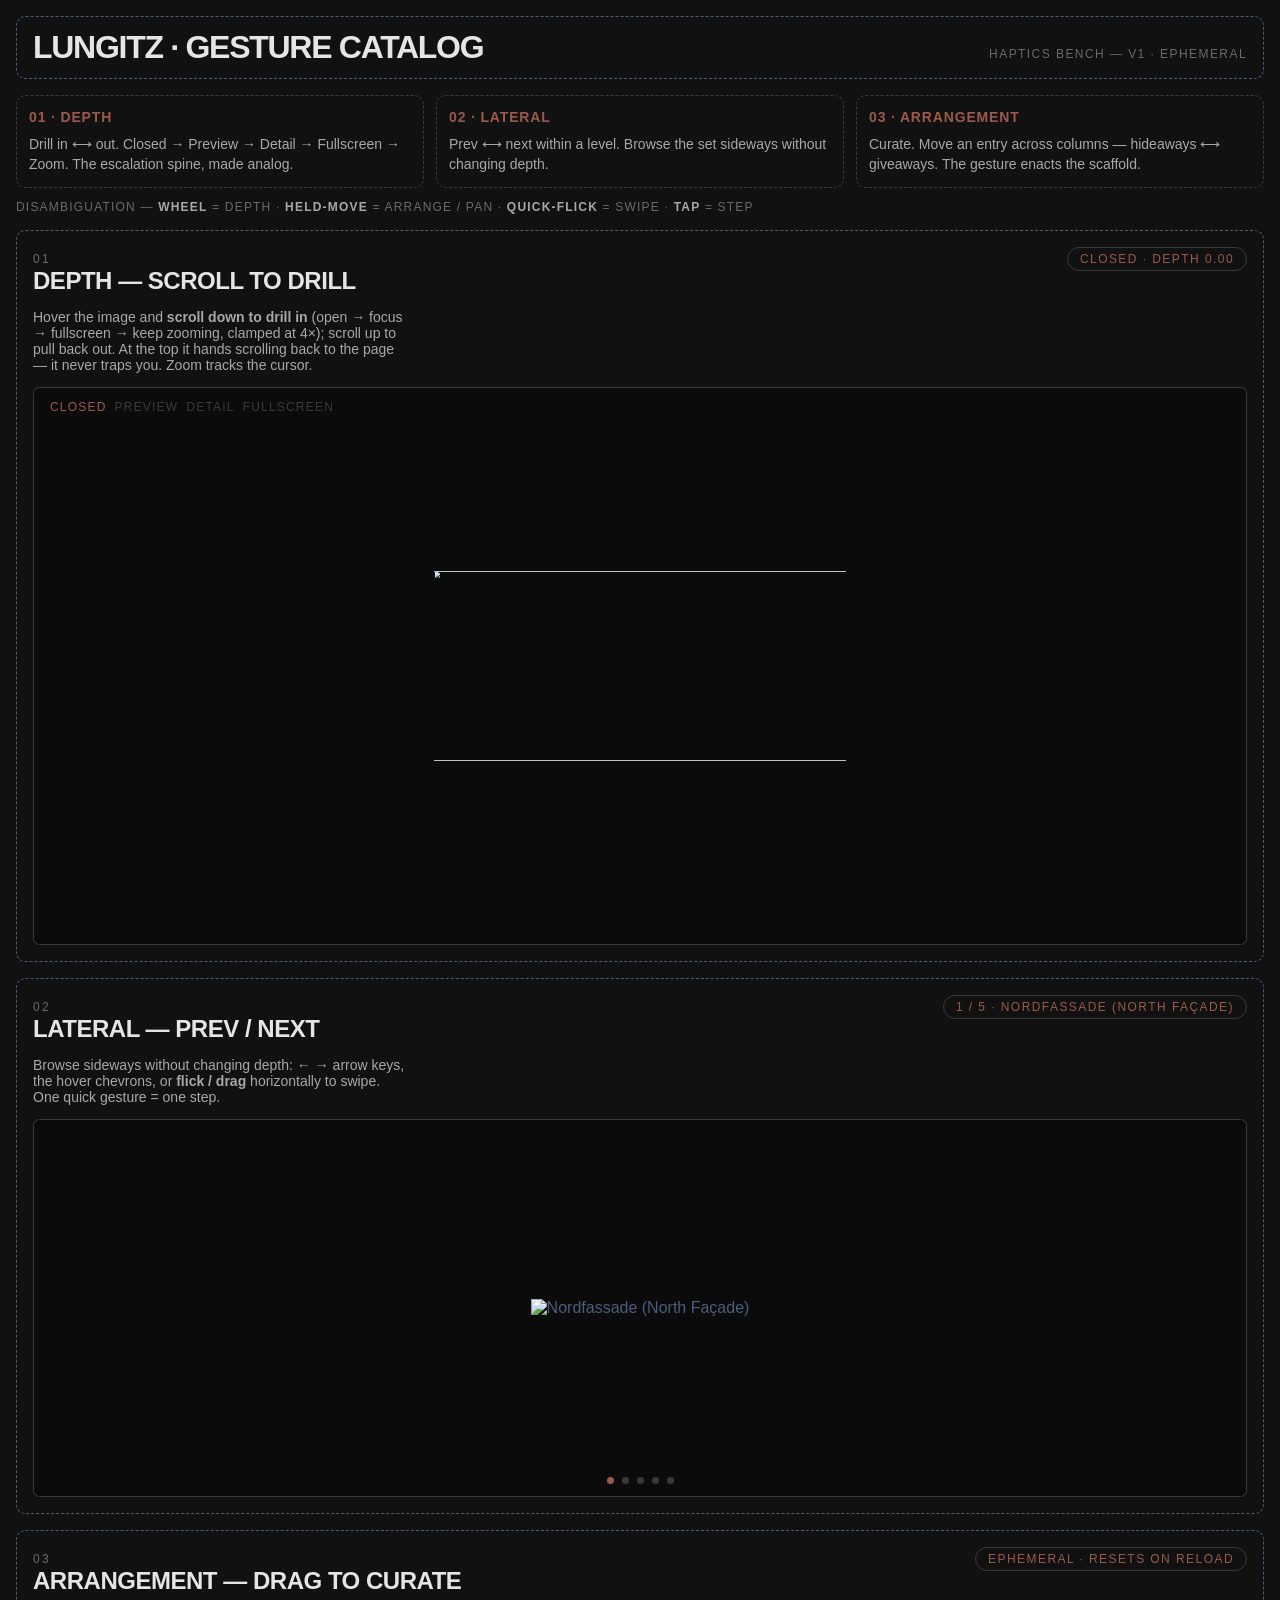
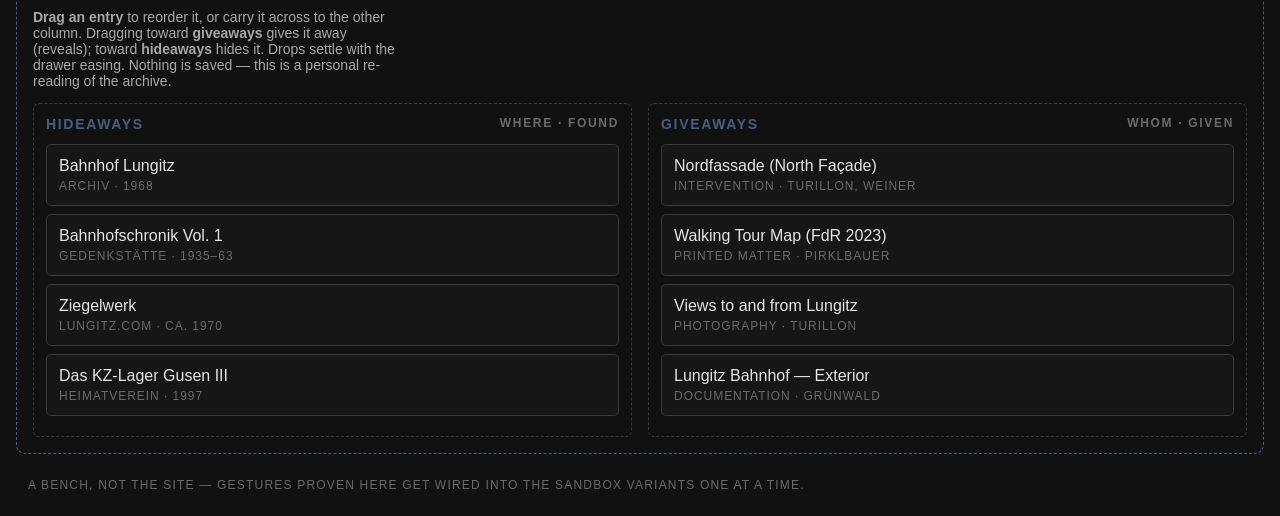
==== gesture-catalog.html @ 699b3f80 "Add gesture catalog — standalone haptics bench (depth/lateral/arrangement) A single-file playground " ====
<!DOCTYPE html>
<html lang="en">
<head>
<meta charset="utf-8">
<meta name="viewport" content="width=device-width, initial-scale=1, maximum-scale=1, user-scalable=no">
<title>Lungitz — Gesture Catalog</title>
<style>
  :root {
    /* Real Lungitz tokens (lungitz.shared.css) */
    --ink-900:#111; --ink-700:#3a3a3a; --ink-500:#6a6a6a; --ink-300:#a8a8a8; --ink-100:#e5e5e5;
    --acc-a:#4a5d7e; --acc-a-700:#2f3f5a;   /* slate — the masthead words */
    --acc-b:#9a5a4a; --acc-b-700:#6e3d2f;   /* rust — the active / reveal accent */
    --paper:#f6f5f2;
    --s1:4px; --s2:8px; --s3:12px; --s4:16px; --s5:20px; --s6:24px; --s8:32px; --s10:40px; --s12:48px; --s16:64px;
    --fz1:12px; --fz2:14px; --fz3:16px; --fz5:20px; --fz6:24px; --fz8:32px;
    --settle:cubic-bezier(.16,1,.3,1);
  }
  * { box-sizing:border-box; }
  html,body { margin:0; background:var(--ink-900); color:var(--acc-a);
    font-family:'Helvetica Neue',Arial,sans-serif; -webkit-font-smoothing:antialiased; }
  body { padding:var(--s4); }
  a { color:inherit; }

  .head { display:flex; justify-content:space-between; align-items:baseline; gap:var(--s4);
    border:1px dashed var(--acc-a); border-radius:.6rem; padding:var(--s3) var(--s4); margin-bottom:var(--s4); }
  .head h1 { margin:0; font-size:var(--fz8); letter-spacing:-.04em; text-transform:uppercase; color:var(--ink-100); }
  .head .sub { font-size:var(--fz1); text-transform:uppercase; letter-spacing:.12em; color:var(--ink-500); }

  .legend { display:grid; grid-template-columns:repeat(3,1fr); gap:var(--s3); margin-bottom:var(--s4); }
  .legend .axis { border:1px dashed var(--ink-700); border-radius:.6rem; padding:var(--s3); }
  .legend .axis b { color:var(--acc-b); text-transform:uppercase; letter-spacing:.06em; font-size:var(--fz2); }
  .legend .axis p { margin:var(--s2) 0 0; font-size:var(--fz2); color:var(--ink-300); line-height:1.45; }
  .legend .rule { grid-column:1/-1; font-size:var(--fz1); color:var(--ink-500); text-transform:uppercase; letter-spacing:.1em; }
  .legend .rule b { color:var(--ink-300); }

  .station { border:1px dashed var(--acc-a); border-radius:.6rem; padding:var(--s4); margin-bottom:var(--s4); }
  .station > header { display:flex; justify-content:space-between; align-items:baseline; gap:var(--s4); margin-bottom:var(--s3); }
  .station .no { font-size:var(--fz1); color:var(--ink-500); letter-spacing:.2em; }
  .station h2 { margin:0; font-size:var(--fz6); text-transform:uppercase; letter-spacing:-.02em; color:var(--ink-100); }
  .station .how { font-size:var(--fz2); color:var(--ink-300); max-width:48ch; }
  .station .readout { font-size:var(--fz1); color:var(--acc-b); text-transform:uppercase; letter-spacing:.12em;
    border:1px solid var(--ink-700); border-radius:2rem; padding:var(--s1) var(--s3); white-space:nowrap; }

  /* ── 01 DEPTH ── */
  #depthStage { position:relative; height:62vh; min-height:360px; overflow:hidden;
    background:#0b0b0b; border:1px solid var(--ink-700); border-radius:.4rem;
    display:flex; align-items:center; justify-content:center; cursor:ns-resize; touch-action:none; }
  #depthImg { width:100%; height:100%; object-fit:contain; transform:scale(.34); transform-origin:50% 50%;
    will-change:transform; user-select:none; -webkit-user-drag:none; pointer-events:none; }
  #depthCap { position:absolute; left:0; right:0; bottom:0; padding:var(--s3) var(--s4);
    background:linear-gradient(transparent,rgba(0,0,0,.78)); display:flex; gap:var(--s4);
    font-size:var(--fz2); color:var(--ink-100); opacity:0; transform:translateY(8px); pointer-events:none; }
  #depthCap .credit { color:var(--acc-b); }
  .stagepips { position:absolute; top:var(--s3); left:var(--s4); display:flex; gap:var(--s2); }
  .stagepips span { font-size:var(--fz1); text-transform:uppercase; letter-spacing:.1em; color:var(--ink-700); transition:color .2s; }
  .stagepips span.on { color:var(--acc-b); }

  /* ── 02 LATERAL ── */
  #latStage { position:relative; height:42vh; min-height:280px; overflow:hidden;
    background:#0b0b0b; border:1px solid var(--ink-700); border-radius:.4rem; touch-action:pan-y; }
  #latTrack { display:flex; height:100%; transition:transform .5s var(--settle); }
  #latTrack .slide { flex:0 0 100%; height:100%; display:flex; align-items:center; justify-content:center; }
  #latTrack img { max-width:100%; max-height:100%; object-fit:contain; user-select:none; -webkit-user-drag:none; }
  .latnav { position:absolute; top:0; bottom:0; width:18%; display:flex; align-items:center; cursor:pointer; opacity:0; transition:opacity .2s; }
  .latnav.prev { left:0; justify-content:flex-start; padding-left:var(--s4); }
  .latnav.next { right:0; justify-content:flex-end; padding-right:var(--s4); }
  #latStage:hover .latnav { opacity:1; }
  .latnav .chev { font-size:var(--fz8); color:var(--ink-100); text-shadow:0 1px 8px #000; }
  .latdots { position:absolute; bottom:var(--s3); left:0; right:0; display:flex; gap:var(--s2); justify-content:center; }
  .latdots b { width:7px; height:7px; border-radius:50%; background:var(--ink-700); transition:background .2s; }
  .latdots b.on { background:var(--acc-b); }

  /* ── 03 ARRANGEMENT ── */
  .cols { display:grid; grid-template-columns:1fr 1fr; gap:var(--s4); }
  .col { border:1px dashed var(--ink-700); border-radius:.4rem; padding:var(--s3); min-height:260px; transition:border-color .2s,background .2s; }
  .col.over { border-color:var(--acc-b); background:rgba(154,90,74,.06); }
  .col > h3 { margin:0 0 var(--s3); font-size:var(--fz2); text-transform:uppercase; letter-spacing:.12em; color:var(--acc-a); display:flex; justify-content:space-between; }
  .col > h3 .tag { color:var(--ink-500); font-size:var(--fz1); }
  .card { border:1px solid var(--ink-700); border-radius:.3rem; background:#161616; padding:var(--s3);
    margin-bottom:var(--s2); cursor:grab; user-select:none; touch-action:none;
    transition:transform .42s var(--settle),box-shadow .2s,border-color .2s,opacity .2s; }
  .card:hover { border-color:var(--acc-a); }
  .card .t { font-size:var(--fz3); color:var(--ink-100); }
  .card .m { font-size:var(--fz1); color:var(--ink-500); text-transform:uppercase; letter-spacing:.08em; margin-top:var(--s1); }
  .card.dragging { cursor:grabbing; opacity:.25; }
  .card.ghost { position:fixed; z-index:50; pointer-events:none; width:auto; box-shadow:0 12px 40px rgba(0,0,0,.6);
    border-color:var(--acc-b); transition:none; transform:rotate(-1.2deg) scale(1.02); }
  .placeholder { border:1px dashed var(--acc-b); border-radius:.3rem; background:rgba(154,90,74,.05); margin-bottom:var(--s2); }
  #dragHint { position:fixed; z-index:60; pointer-events:none; font-size:var(--fz1); text-transform:uppercase;
    letter-spacing:.14em; color:var(--acc-b); background:var(--ink-900); border:1px solid var(--acc-b);
    border-radius:2rem; padding:var(--s1) var(--s3); opacity:0; transition:opacity .15s; }

  .foot { font-size:var(--fz1); color:var(--ink-500); text-transform:uppercase; letter-spacing:.1em; padding:var(--s2) var(--s3); }
  @media (max-width:720px){ .legend{grid-template-columns:1fr;} .head h1{font-size:var(--fz6);} }
</style>
</head>
<body>

  <div class="head">
    <h1>Lungitz · Gesture Catalog</h1>
    <span class="sub">haptics bench — v1 · ephemeral</span>
  </div>

  <div class="legend">
    <div class="axis"><b>01 · Depth</b><p>Drill in ⟷ out. Closed → Preview → Detail → Fullscreen → Zoom. The escalation spine, made analog.</p></div>
    <div class="axis"><b>02 · Lateral</b><p>Prev ⟷ next within a level. Browse the set sideways without changing depth.</p></div>
    <div class="axis"><b>03 · Arrangement</b><p>Curate. Move an entry across columns — hideaways ⟷ giveaways. The gesture enacts the scaffold.</p></div>
    <div class="rule">Disambiguation — <b>wheel</b> = depth · <b>held-move</b> = arrange / pan · <b>quick-flick</b> = swipe · <b>tap</b> = step</div>
  </div>

  <!-- 01 DEPTH -->
  <section class="station">
    <header>
      <div><span class="no">01</span> <h2>Depth — scroll to drill</h2></div>
      <div class="readout" id="depthReadout">Closed · depth 0.00</div>
    </header>
    <p class="how">Hover the image and <b>scroll down to drill in</b> (open → focus → fullscreen → keep zooming, clamped at 4×); scroll up to pull back out. At the top it hands scrolling back to the page — it never traps you. Zoom tracks the cursor.</p>
    <div id="depthStage">
      <div class="stagepips" id="depthPips"></div>
      <img id="depthImg" alt="" draggable="false"
        src="https://cdn.prod.website-files.com/69e8e51f80a95fd151812dd7/69ecca1d24c0eac6c1c5a199_69eca80229149d9fdd02b772_giveaway-lungitz-bahnhof-exterior-01.jpeg">
      <div id="depthCap"><span>Lungitz Bahnhof — Exterior</span><span class="credit">Photo — Antoine Turillon</span></div>
    </div>
  </section>

  <!-- 02 LATERAL -->
  <section class="station">
    <header>
      <div><span class="no">02</span> <h2>Lateral — prev / next</h2></div>
      <div class="readout" id="latReadout">1 / 5</div>
    </header>
    <p class="how">Browse sideways without changing depth: <b>← →</b> arrow keys, the hover chevrons, or <b>flick / drag</b> horizontally to swipe. One quick gesture = one step.</p>
    <div id="latStage" tabindex="0">
      <div id="latTrack"></div>
      <div class="latnav prev" data-dir="-1"><span class="chev">‹</span></div>
      <div class="latnav next" data-dir="1"><span class="chev">›</span></div>
      <div class="latdots" id="latDots"></div>
    </div>
  </section>

  <!-- 03 ARRANGEMENT -->
  <section class="station">
    <header>
      <div><span class="no">03</span> <h2>Arrangement — drag to curate</h2></div>
      <div class="readout">ephemeral · resets on reload</div>
    </header>
    <p class="how"><b>Drag an entry</b> to reorder it, or carry it across to the other column. Dragging toward <b>giveaways</b> gives it away (reveals); toward <b>hideaways</b> hides it. Drops settle with the drawer easing. Nothing is saved — this is a personal re-reading of the archive.</p>
    <div class="cols">
      <div class="col" data-col="hideaways"><h3>Hideaways <span class="tag">where · found</span></h3></div>
      <div class="col" data-col="giveaways"><h3>Giveaways <span class="tag">whom · given</span></h3></div>
    </div>
  </section>

  <div class="foot">A bench, not the site — gestures proven here get wired into the sandbox variants one at a time.</div>
  <div id="dragHint"></div>

<script>
(function () {
  'use strict';
  var clamp = function (v, lo, hi) { return Math.max(lo, Math.min(hi, v)); };

  /* ════════ 01 · DEPTH — scroll-to-drill ════════
     One continuous depth value 0→6 maps the whole escalation:
       0–1 Closed→Preview · 1–2 Preview→Detail · 2–3 Detail→Fullscreen · 3–6 Zoom 1×→4×.
     Visual = a single scale (0.34 → 1.0 at fullscreen → 4.0 zoomed), cursor-origin past
     fullscreen; the caption drawer fades in across Detail. Wheel is consumed only while
     drilling — at either boundary, scrolling outward releases to the page (no trap). */
  (function depthStation() {
    var stage = document.getElementById('depthStage'),
        img   = document.getElementById('depthImg'),
        cap   = document.getElementById('depthCap'),
        pipsEl = document.getElementById('depthPips'),
        readout = document.getElementById('depthReadout'),
        MAX = 6, SENS = 0.006, depth = 0, cursor = null,
        STAGES = ['Closed', 'Preview', 'Detail', 'Fullscreen'];

    STAGES.forEach(function (s) {
      var el = document.createElement('span'); el.textContent = s; pipsEl.appendChild(el);
    });

    function scaleAt(d) {
      return d <= 3 ? 0.34 + (d / 3) * (1 - 0.34) : 1 + (d - 3);   // 0.34→1 then 1→4
    }
    function render() {
      var s = scaleAt(depth);
      if (depth > 3 && cursor) {
        var r = stage.getBoundingClientRect();
        img.style.transformOrigin =
          clamp((cursor.x - r.left) / r.width * 100, 0, 100) + '% ' +
          clamp((cursor.y - r.top) / r.height * 100, 0, 100) + '%';
      } else {
        img.style.transformOrigin = '50% 50%';
      }
      img.style.transform = 'scale(' + s + ')';
      // caption drawer reveals across Detail (depth ~1.6–2.6)
      var capO = clamp((depth - 1.6) / 1, 0, 1);
      cap.style.opacity = capO;
      cap.style.transform = 'translateY(' + (8 - capO * 8) + 'px)';
      // pips
      var stage_i = depth >= 3 ? 3 : Math.floor(depth);
      pipsEl.childNodes.forEach(function (n, i) { n.classList.toggle('on', i === stage_i); });
      readout.textContent = (depth >= 3 ? 'Fullscreen' : STAGES[stage_i] + (depth > stage_i ? '→' + STAGES[stage_i + 1] : ''))
        + ' · depth ' + depth.toFixed(2) + (depth > 3 ? ' · zoom ' + s.toFixed(1) + '×' : '');
    }

    stage.addEventListener('wheel', function (e) {
      var inDir = e.deltaY > 0;                       // down = drill in
      if ((inDir && depth >= MAX) || (!inDir && depth <= 0)) { return; } // release at edges
      e.preventDefault();
      cursor = { x: e.clientX, y: e.clientY };
      depth = clamp(depth + e.deltaY * SENS, 0, MAX);
      render();
    }, { passive: false });

    // touch fallback: vertical drag drills (so the bench works on mobile too)
    var ty = null;
    stage.addEventListener('touchstart', function (e) { ty = e.touches[0].clientY; cursor = { x: e.touches[0].clientX, y: ty }; }, { passive: true });
    stage.addEventListener('touchmove', function (e) {
      if (ty === null) { return; }
      var y = e.touches[0].clientY, dy = ty - y;
      if ((dy > 0 && depth < MAX) || (dy < 0 && depth > 0)) { e.preventDefault(); }
      depth = clamp(depth + dy * 0.012, 0, MAX); ty = y; cursor = { x: e.touches[0].clientX, y: y }; render();
    }, { passive: false });
    stage.addEventListener('touchend', function () { ty = null; });

    render();
  }());

  /* ════════ 02 · LATERAL — prev / next ════════
     Sideways through the set without changing depth: arrows, hover chevrons, flick/drag. */
  (function lateralStation() {
    var IMAGES = [
      ['Nordfassade (North Façade)', 'giveaway-nordfassade-01'],
      ['Walking Tour Map (FdR 2023)', 'giveaway-walking-tour-map-2023-01'],
      ['Views to and from Lungitz', 'giveaway-views-to-and-from-lungitz-01'],
      ['Lungitz Bahnhof — Exterior', 'giveaway-lungitz-bahnhof-exterior-01'],
      ['Lungitz Bahnhof — Interior', 'giveaway-lungitz-bahnhof-interior-01']
    ];
    var SRC = {
      'giveaway-nordfassade-01': '69ecc9ab5d5753663d7c905b_69eca7f56a3ed8d599d368e2',
      'giveaway-walking-tour-map-2023-01': '69ecca170a2b2e121dc5a25f_69eca7f8a1b7ae5f2b6895b4',
      'giveaway-views-to-and-from-lungitz-01': '69ecca1c26d04864b4d685b7_69eca7ff48b53ac2d2294b2f',
      'giveaway-lungitz-bahnhof-exterior-01': '69ecca1d24c0eac6c1c5a199_69eca80229149d9fdd02b772',
      'giveaway-lungitz-bahnhof-interior-01': '69ecca2088bafdc68314ee4b_69eca807b1b90523ba56256c'
    };
    var base = 'https://cdn.prod.website-files.com/69e8e51f80a95fd151812dd7/';
    var track = document.getElementById('latTrack'),
        dotsEl = document.getElementById('latDots'),
        readout = document.getElementById('latReadout'),
        stage = document.getElementById('latStage'),
        idx = 0;

    IMAGES.forEach(function (im, i) {
      var sl = document.createElement('div'); sl.className = 'slide';
      var el = document.createElement('img'); el.alt = im[0]; el.draggable = false;
      el.src = base + SRC[im[1]] + '_' + im[1] + '.jpeg';
      sl.appendChild(el); track.appendChild(sl);
      var d = document.createElement('b'); dotsEl.appendChild(d);
    });

    function go(dir) { idx = (idx + dir + IMAGES.length) % IMAGES.length; render(); }
    function render() {
      track.style.transform = 'translateX(' + (-idx * 100) + '%)';
      readout.textContent = (idx + 1) + ' / ' + IMAGES.length + '  ·  ' + IMAGES[idx][0];
      dotsEl.childNodes.forEach(function (n, i) { n.classList.toggle('on', i === idx); });
    }

    [].forEach.call(document.querySelectorAll('.latnav'), function (z) {
      z.addEventListener('click', function () { go(+z.dataset.dir); });
    });
    stage.addEventListener('keydown', function (e) {
      if (e.key === 'ArrowLeft') { go(-1); } else if (e.key === 'ArrowRight') { go(1); }
    });
    // flick / drag to swipe
    var sx = null;
    stage.addEventListener('pointerdown', function (e) { sx = e.clientX; });
    window.addEventListener('pointerup', function (e) {
      if (sx === null) { return; }
      var dx = e.clientX - sx; sx = null;
      if (Math.abs(dx) > 45) { go(dx < 0 ? 1 : -1); }
    });
    render();
  }());

  /* ════════ 03 · ARRANGEMENT — drag to curate (ephemeral) ════════
     Pointer-drag a card: a fixed ghost follows the pointer, a placeholder marks the drop
     slot (reorder within a column or move across), and the drop settles with the drawer
     easing (FLIP). Moving toward a column flashes the conceptual label. Resets on reload. */
  (function arrangeStation() {
    var ENTRIES = {
      hideaways: [
        ['Bahnhof Lungitz', 'Archiv · 1968'],
        ['Bahnhofschronik Vol. 1', 'Gedenkstätte · 1935–63'],
        ['Ziegelwerk', 'lungitz.com · ca. 1970'],
        ['Das KZ-Lager Gusen III', 'Heimatverein · 1997']
      ],
      giveaways: [
        ['Nordfassade (North Façade)', 'Intervention · Turillon, Weiner'],
        ['Walking Tour Map (FdR 2023)', 'Printed matter · Pirklbauer'],
        ['Views to and from Lungitz', 'Photography · Turillon'],
        ['Lungitz Bahnhof — Exterior', 'Documentation · Grünwald']
      ]
    };
    var cols = {}, hint = document.getElementById('dragHint');
    [].forEach.call(document.querySelectorAll('.col'), function (c) { cols[c.dataset.col] = c; });

    function makeCard(title, meta) {
      var c = document.createElement('div'); c.className = 'card';
      c.innerHTML = '<div class="t"></div><div class="m"></div>';
      c.querySelector('.t').textContent = title;
      c.querySelector('.m').textContent = meta;
      c.addEventListener('pointerdown', startDrag);
      return c;
    }
    Object.keys(ENTRIES).forEach(function (k) {
      ENTRIES[k].forEach(function (e) { cols[k].appendChild(makeCard(e[0], e[1])); });
    });

    var drag = null, placeholder = null;

    function startDrag(e) {
      if (e.button) { return; }
      var card = e.currentTarget, r = card.getBoundingClientRect();
      drag = { card: card, dx: e.clientX - r.left, dy: e.clientY - r.top, w: r.width, h: r.height, moved: false };
      card.setPointerCapture(e.pointerId);
      card.addEventListener('pointermove', onMove);
      card.addEventListener('pointerup', endDrag);
      card.addEventListener('pointercancel', endDrag);
      e.preventDefault();
    }

    function onMove(e) {
      if (!drag) { return; }
      if (!drag.moved) {
        if (Math.abs(e.clientX - (drag.card.getBoundingClientRect().left + drag.dx)) < 4 &&
            Math.abs(e.clientY - (drag.card.getBoundingClientRect().top + drag.dy)) < 4) { return; }
        beginGhost();
      }
      drag.card.style.left = (e.clientX - drag.dx) + 'px';
      drag.card.style.top = (e.clientY - drag.dy) + 'px';
      placeAt(e.clientX, e.clientY);
    }

    function beginGhost() {
      drag.moved = true;
      var card = drag.card;
      placeholder = document.createElement('div');
      placeholder.className = 'placeholder';
      placeholder.style.height = drag.h + 'px';
      card.parentNode.insertBefore(placeholder, card);
      card.classList.add('ghost');
      card.style.width = drag.w + 'px';
      card.style.left = (card.getBoundingClientRect().left) + 'px';
      card.style.top = (card.getBoundingClientRect().top) + 'px';
    }

    function placeAt(x, y) {
      var col = null;
      Object.keys(cols).forEach(function (k) {
        var r = cols[k].getBoundingClientRect();
        cols[k].classList.toggle('over', x >= r.left && x <= r.right);
        if (x >= r.left && x <= r.right) { col = cols[k]; }
      });
      if (!col) { hint.style.opacity = 0; return; }
      // conceptual label
      var into = col.dataset.col, from = placeholder.closest('.col');
      if (from && from !== col) {
        hint.textContent = into === 'giveaways' ? 'giving away ↗' : 'hiding away ↘';
        hint.style.left = (x + 16) + 'px'; hint.style.top = (y + 16) + 'px'; hint.style.opacity = 1;
      } else { hint.style.opacity = 0; }
      // find insert position among real cards in this column
      var after = null, cards = [].filter.call(col.children, function (n) { return n.classList.contains('card') && !n.classList.contains('ghost'); });
      for (var i = 0; i < cards.length; i++) {
        var cr = cards[i].getBoundingClientRect();
        if (y < cr.top + cr.height / 2) { after = cards[i]; break; }
      }
      if (after) { col.insertBefore(placeholder, after); }
      else { col.appendChild(placeholder); }
    }

    function endDrag(e) {
      var card = drag.card;
      card.removeEventListener('pointermove', onMove);
      card.removeEventListener('pointerup', endDrag);
      card.removeEventListener('pointercancel', endDrag);
      hint.style.opacity = 0;
      Object.keys(cols).forEach(function (k) { cols[k].classList.remove('over'); });
      if (!drag.moved) { drag = null; return; }
      // FLIP: from ghost rect → final slot
      var firstR = card.getBoundingClientRect();
      placeholder.parentNode.insertBefore(card, placeholder);
      placeholder.remove();
      card.classList.remove('ghost');
      card.style.left = card.style.top = card.style.width = '';
      var lastR = card.getBoundingClientRect();
      var dx = firstR.left - lastR.left, dy = firstR.top - lastR.top;
      card.style.transition = 'none';
      card.style.transform = 'translate(' + dx + 'px,' + dy + 'px) rotate(-1.2deg) scale(1.02)';
      requestAnimationFrame(function () {
        card.style.transition = '';
        card.style.transform = '';
      });
      drag = null;
    }
  }());
}());
</script>
</body>
</html>
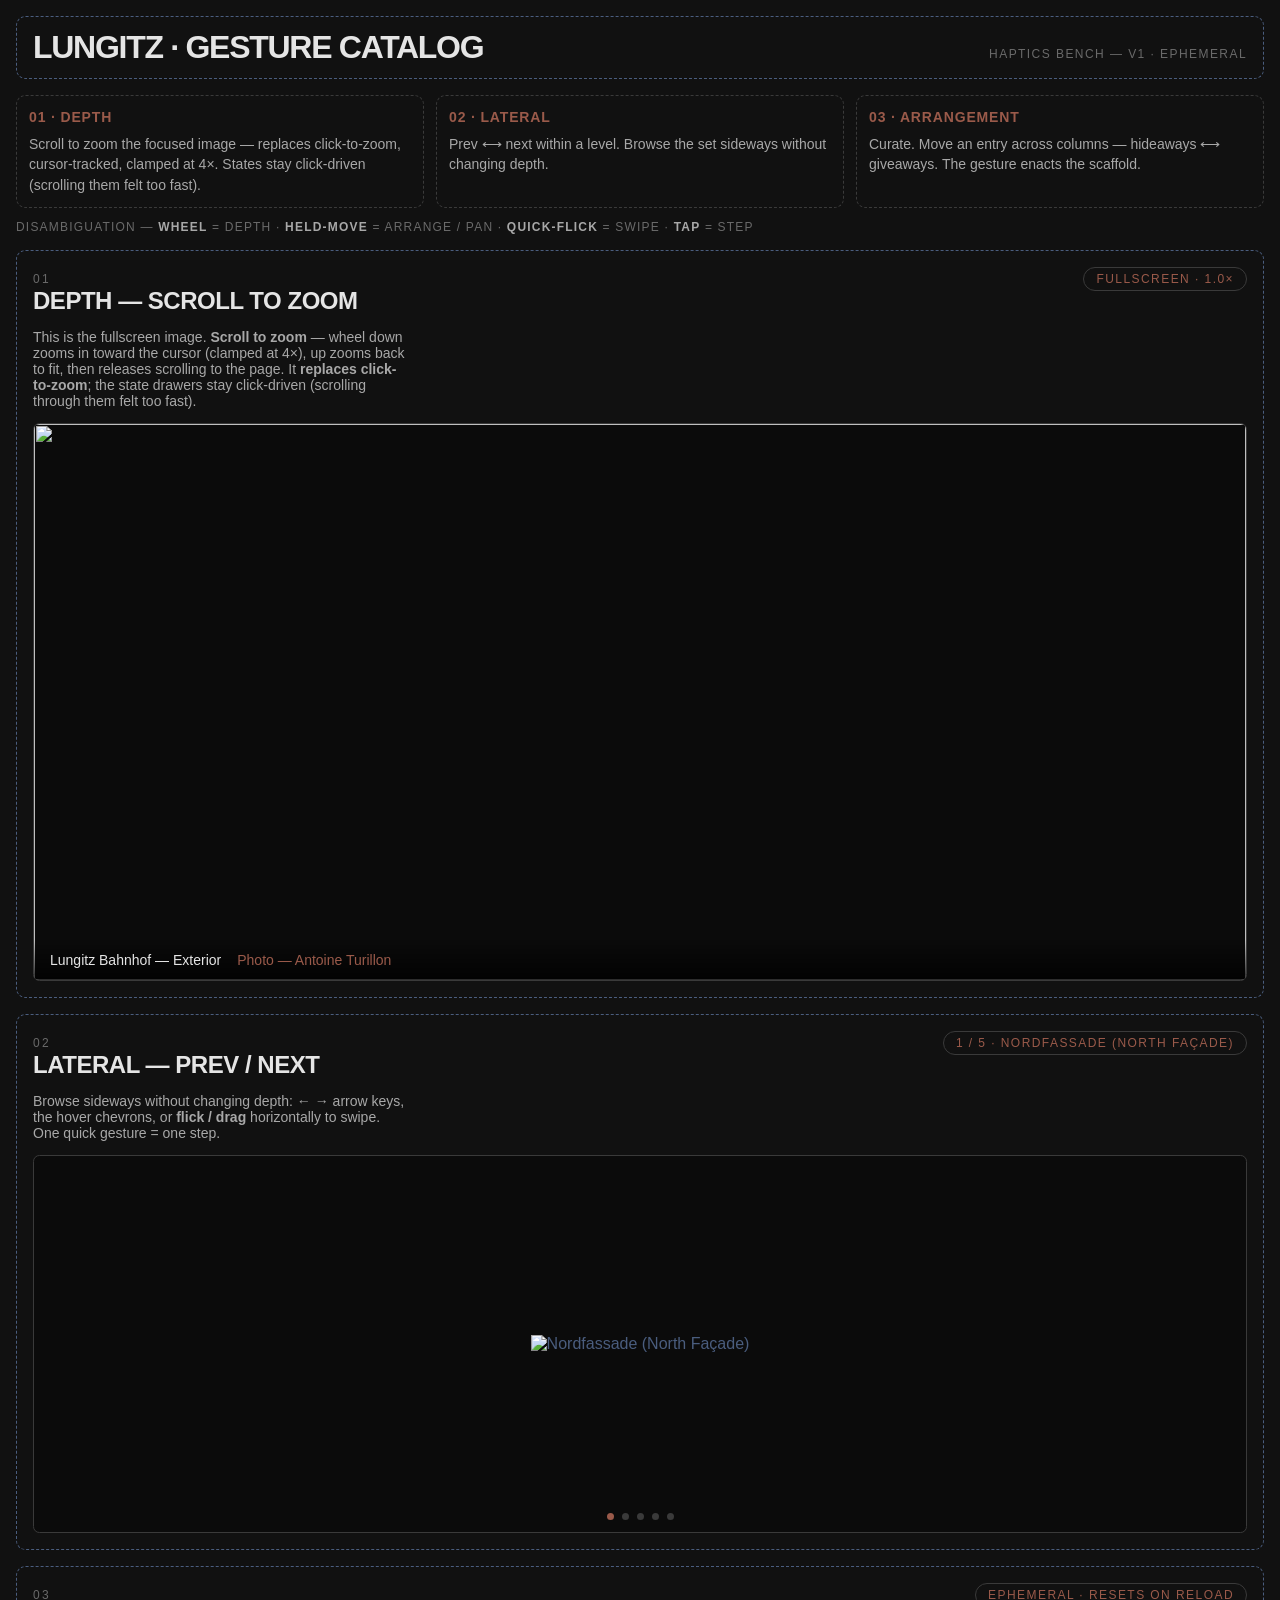
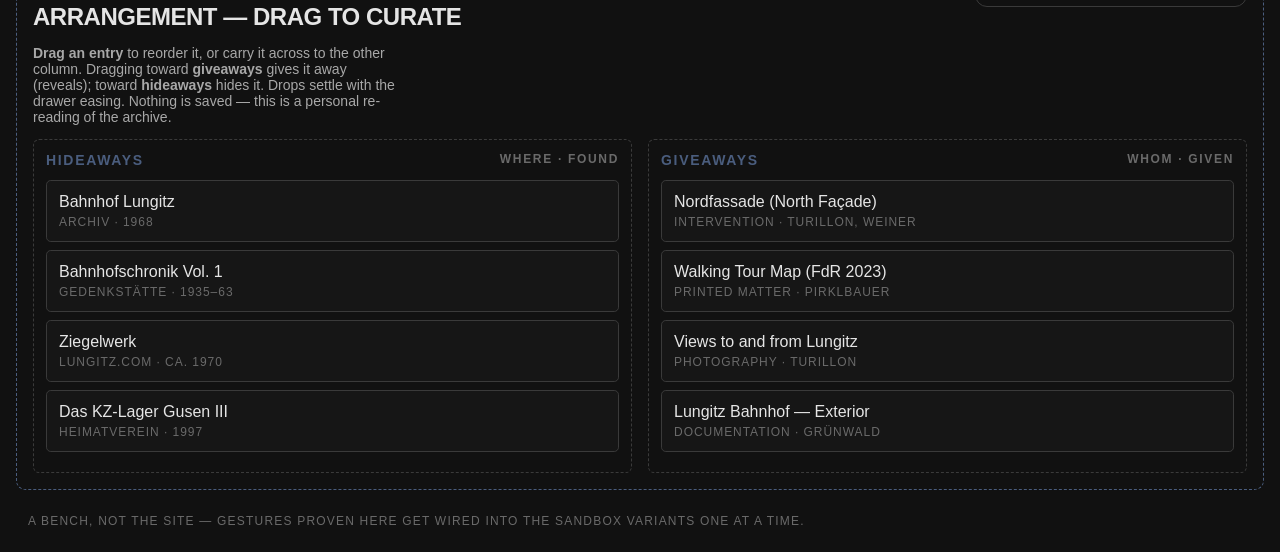
==== commit e919f872: "Catalog: depth station = scroll-to-zoom only (per Seth) Scrolling through the state drawers felt too" ====
--- a/gesture-catalog.html
+++ b/gesture-catalog.html
@@ -45,11 +45,11 @@
   #depthStage { position:relative; height:62vh; min-height:360px; overflow:hidden;
     background:#0b0b0b; border:1px solid var(--ink-700); border-radius:.4rem;
     display:flex; align-items:center; justify-content:center; cursor:ns-resize; touch-action:none; }
-  #depthImg { width:100%; height:100%; object-fit:contain; transform:scale(.34); transform-origin:50% 50%;
+  #depthImg { width:100%; height:100%; object-fit:contain; transform:scale(1); transform-origin:50% 50%;
     will-change:transform; user-select:none; -webkit-user-drag:none; pointer-events:none; }
   #depthCap { position:absolute; left:0; right:0; bottom:0; padding:var(--s3) var(--s4);
     background:linear-gradient(transparent,rgba(0,0,0,.78)); display:flex; gap:var(--s4);
-    font-size:var(--fz2); color:var(--ink-100); opacity:0; transform:translateY(8px); pointer-events:none; }
+    font-size:var(--fz2); color:var(--ink-100); pointer-events:none; }
   #depthCap .credit { color:var(--acc-b); }
   .stagepips { position:absolute; top:var(--s3); left:var(--s4); display:flex; gap:var(--s2); }
   .stagepips span { font-size:var(--fz1); text-transform:uppercase; letter-spacing:.1em; color:var(--ink-700); transition:color .2s; }
@@ -102,7 +102,7 @@
   </div>
 
   <div class="legend">
-    <div class="axis"><b>01 · Depth</b><p>Drill in ⟷ out. Closed → Preview → Detail → Fullscreen → Zoom. The escalation spine, made analog.</p></div>
+    <div class="axis"><b>01 · Depth</b><p>Scroll to zoom the focused image — replaces click-to-zoom, cursor-tracked, clamped at 4×. States stay click-driven (scrolling them felt too fast).</p></div>
     <div class="axis"><b>02 · Lateral</b><p>Prev ⟷ next within a level. Browse the set sideways without changing depth.</p></div>
     <div class="axis"><b>03 · Arrangement</b><p>Curate. Move an entry across columns — hideaways ⟷ giveaways. The gesture enacts the scaffold.</p></div>
     <div class="rule">Disambiguation — <b>wheel</b> = depth · <b>held-move</b> = arrange / pan · <b>quick-flick</b> = swipe · <b>tap</b> = step</div>
@@ -111,12 +111,11 @@
   <!-- 01 DEPTH -->
   <section class="station">
     <header>
-      <div><span class="no">01</span> <h2>Depth — scroll to drill</h2></div>
-      <div class="readout" id="depthReadout">Closed · depth 0.00</div>
+      <div><span class="no">01</span> <h2>Depth — scroll to zoom</h2></div>
+      <div class="readout" id="depthReadout">Fullscreen · 1.0×</div>
     </header>
-    <p class="how">Hover the image and <b>scroll down to drill in</b> (open → focus → fullscreen → keep zooming, clamped at 4×); scroll up to pull back out. At the top it hands scrolling back to the page — it never traps you. Zoom tracks the cursor.</p>
+    <p class="how">This is the fullscreen image. <b>Scroll to zoom</b> — wheel down zooms in toward the cursor (clamped at 4×), up zooms back to fit, then releases scrolling to the page. It <b>replaces click-to-zoom</b>; the state drawers stay click-driven (scrolling through them felt too fast).</p>
     <div id="depthStage">
-      <div class="stagepips" id="depthPips"></div>
       <img id="depthImg" alt="" draggable="false"
         src="https://cdn.prod.website-files.com/69e8e51f80a95fd151812dd7/69ecca1d24c0eac6c1c5a199_69eca80229149d9fdd02b772_giveaway-lungitz-bahnhof-exterior-01.jpeg">
       <div id="depthCap"><span>Lungitz Bahnhof — Exterior</span><span class="credit">Photo — Antoine Turillon</span></div>
@@ -159,31 +158,19 @@
   'use strict';
   var clamp = function (v, lo, hi) { return Math.max(lo, Math.min(hi, v)); };
 
-  /* ════════ 01 · DEPTH — scroll-to-drill ════════
-     One continuous depth value 0→6 maps the whole escalation:
-       0–1 Closed→Preview · 1–2 Preview→Detail · 2–3 Detail→Fullscreen · 3–6 Zoom 1×→4×.
-     Visual = a single scale (0.34 → 1.0 at fullscreen → 4.0 zoomed), cursor-origin past
-     fullscreen; the caption drawer fades in across Detail. Wheel is consumed only while
-     drilling — at either boundary, scrolling outward releases to the page (no trap). */
+  /* ════════ 01 · DEPTH — scroll-to-zoom ════════
+     Scroll = zoom ONLY (this is what ports to the real fullscreen, replacing the
+     click-to-zoom toggle). Scale 1→4, cursor-origin; wheel-down zooms in, wheel-up
+     zooms back to fit then releases scrolling to the page (no trap). State drawers
+     stay click-driven — scrolling through them felt too fast. */
   (function depthStation() {
     var stage = document.getElementById('depthStage'),
         img   = document.getElementById('depthImg'),
-        cap   = document.getElementById('depthCap'),
-        pipsEl = document.getElementById('depthPips'),
         readout = document.getElementById('depthReadout'),
-        MAX = 6, SENS = 0.006, depth = 0, cursor = null,
-        STAGES = ['Closed', 'Preview', 'Detail', 'Fullscreen'];
-
-    STAGES.forEach(function (s) {
-      var el = document.createElement('span'); el.textContent = s; pipsEl.appendChild(el);
-    });
-
-    function scaleAt(d) {
-      return d <= 3 ? 0.34 + (d / 3) * (1 - 0.34) : 1 + (d - 3);   // 0.34→1 then 1→4
-    }
+        MAX = 4, SENS = 0.0045, scale = 1, cursor = null;
+
     function render() {
-      var s = scaleAt(depth);
-      if (depth > 3 && cursor) {
+      if (scale > 1.001 && cursor) {
         var r = stage.getBoundingClientRect();
         img.style.transformOrigin =
           clamp((cursor.x - r.left) / r.width * 100, 0, 100) + '% ' +
@@ -191,35 +178,27 @@
       } else {
         img.style.transformOrigin = '50% 50%';
       }
-      img.style.transform = 'scale(' + s + ')';
-      // caption drawer reveals across Detail (depth ~1.6–2.6)
-      var capO = clamp((depth - 1.6) / 1, 0, 1);
-      cap.style.opacity = capO;
-      cap.style.transform = 'translateY(' + (8 - capO * 8) + 'px)';
-      // pips
-      var stage_i = depth >= 3 ? 3 : Math.floor(depth);
-      pipsEl.childNodes.forEach(function (n, i) { n.classList.toggle('on', i === stage_i); });
-      readout.textContent = (depth >= 3 ? 'Fullscreen' : STAGES[stage_i] + (depth > stage_i ? '→' + STAGES[stage_i + 1] : ''))
-        + ' · depth ' + depth.toFixed(2) + (depth > 3 ? ' · zoom ' + s.toFixed(1) + '×' : '');
+      img.style.transform = 'scale(' + scale + ')';
+      readout.textContent = scale <= 1.001 ? 'Fullscreen · 1.0×' : 'Zoom · ' + scale.toFixed(2) + '×';
     }
 
     stage.addEventListener('wheel', function (e) {
-      var inDir = e.deltaY > 0;                       // down = drill in
-      if ((inDir && depth >= MAX) || (!inDir && depth <= 0)) { return; } // release at edges
+      var inDir = e.deltaY > 0;                          // down = zoom in
+      if ((inDir && scale >= MAX) || (!inDir && scale <= 1)) { return; }  // release at edges
       e.preventDefault();
       cursor = { x: e.clientX, y: e.clientY };
-      depth = clamp(depth + e.deltaY * SENS, 0, MAX);
+      scale = clamp(scale + e.deltaY * SENS, 1, MAX);   // wheel-down (deltaY>0) zooms in
       render();
     }, { passive: false });
 
-    // touch fallback: vertical drag drills (so the bench works on mobile too)
+    // touch fallback: vertical drag zooms (real touch will use pinch later)
     var ty = null;
     stage.addEventListener('touchstart', function (e) { ty = e.touches[0].clientY; cursor = { x: e.touches[0].clientX, y: ty }; }, { passive: true });
     stage.addEventListener('touchmove', function (e) {
       if (ty === null) { return; }
       var y = e.touches[0].clientY, dy = ty - y;
-      if ((dy > 0 && depth < MAX) || (dy < 0 && depth > 0)) { e.preventDefault(); }
-      depth = clamp(depth + dy * 0.012, 0, MAX); ty = y; cursor = { x: e.touches[0].clientX, y: y }; render();
+      if ((dy > 0 && scale < MAX) || (dy < 0 && scale > 1)) { e.preventDefault(); }
+      scale = clamp(scale + dy * 0.01, 1, MAX); ty = y; cursor = { x: e.touches[0].clientX, y: y }; render();
     }, { passive: false });
     stage.addEventListener('touchend', function () { ty = null; });
 
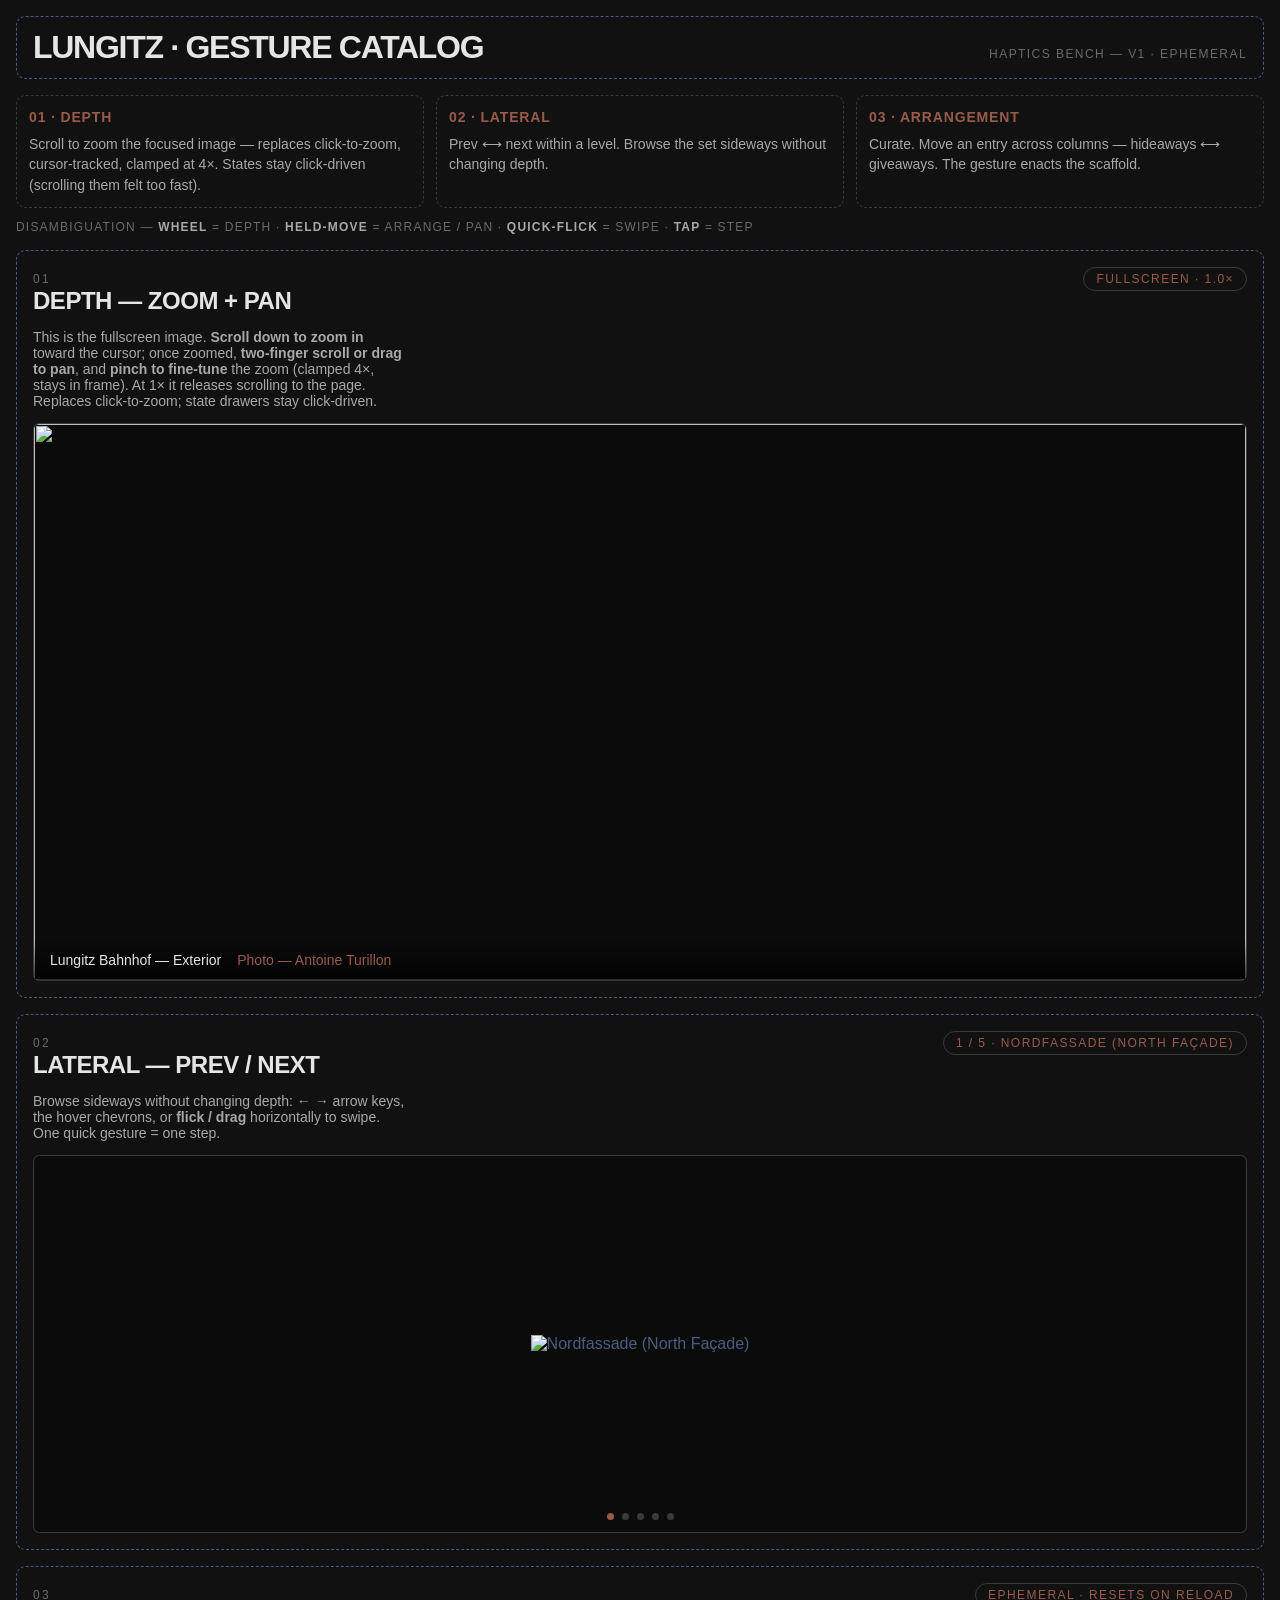
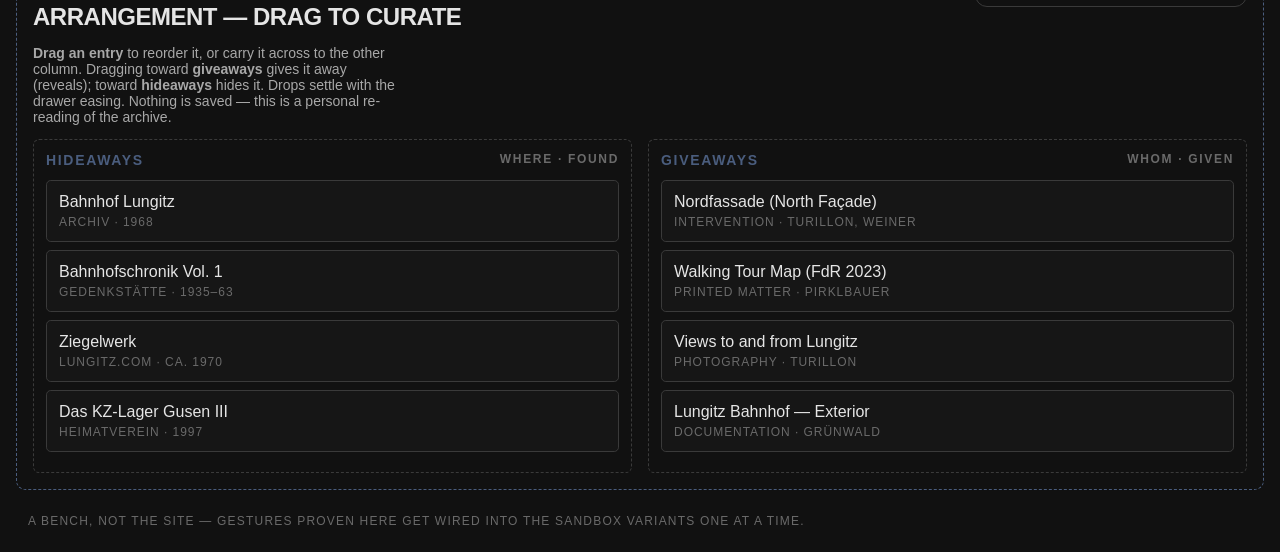
==== commit 0e2d3888: "Catalog: depth station = zoom + pan (native image-viewer model) Adds pan (Seth: "I miss being able t" ====
--- a/gesture-catalog.html
+++ b/gesture-catalog.html
@@ -111,10 +111,10 @@
   <!-- 01 DEPTH -->
   <section class="station">
     <header>
-      <div><span class="no">01</span> <h2>Depth — scroll to zoom</h2></div>
+      <div><span class="no">01</span> <h2>Depth — zoom + pan</h2></div>
       <div class="readout" id="depthReadout">Fullscreen · 1.0×</div>
     </header>
-    <p class="how">This is the fullscreen image. <b>Scroll to zoom</b> — wheel down zooms in toward the cursor (clamped at 4×), up zooms back to fit, then releases scrolling to the page. It <b>replaces click-to-zoom</b>; the state drawers stay click-driven (scrolling through them felt too fast).</p>
+    <p class="how">This is the fullscreen image. <b>Scroll down to zoom in</b> toward the cursor; once zoomed, <b>two-finger scroll or drag to pan</b>, and <b>pinch to fine-tune</b> the zoom (clamped 4×, stays in frame). At 1× it releases scrolling to the page. Replaces click-to-zoom; state drawers stay click-driven.</p>
     <div id="depthStage">
       <img id="depthImg" alt="" draggable="false"
         src="https://cdn.prod.website-files.com/69e8e51f80a95fd151812dd7/69ecca1d24c0eac6c1c5a199_69eca80229149d9fdd02b772_giveaway-lungitz-bahnhof-exterior-01.jpeg">
@@ -158,51 +158,74 @@
   'use strict';
   var clamp = function (v, lo, hi) { return Math.max(lo, Math.min(hi, v)); };
 
-  /* ════════ 01 · DEPTH — scroll-to-zoom ════════
-     Scroll = zoom ONLY (this is what ports to the real fullscreen, replacing the
-     click-to-zoom toggle). Scale 1→4, cursor-origin; wheel-down zooms in, wheel-up
-     zooms back to fit then releases scrolling to the page (no trap). State drawers
-     stay click-driven — scrolling through them felt too fast. */
+  /* ════════ 01 · DEPTH — zoom + pan ════════
+     Native image-viewer model (ports to the real fullscreen, replacing click-zoom):
+       · scroll-down at 1×  → enter zoom (toward cursor)
+       · pinch (ctrl+wheel) → ramp the zoom in/out (toward cursor)
+       · two-finger scroll while zoomed → PAN
+       · drag while zoomed  → PAN
+       · scroll-up at 1×    → release to the page
+     Pan is clamped to the image bounds so it can never slide out of frame. */
   (function depthStation() {
     var stage = document.getElementById('depthStage'),
         img   = document.getElementById('depthImg'),
         readout = document.getElementById('depthReadout'),
-        MAX = 4, SENS = 0.0045, scale = 1, cursor = null;
-
-    function render() {
-      if (scale > 1.001 && cursor) {
-        var r = stage.getBoundingClientRect();
-        img.style.transformOrigin =
-          clamp((cursor.x - r.left) / r.width * 100, 0, 100) + '% ' +
-          clamp((cursor.y - r.top) / r.height * 100, 0, 100) + '%';
-      } else {
-        img.style.transformOrigin = '50% 50%';
+        MAX = 4, scale = 1, ox = 50, oy = 50, panX = 0, panY = 0;
+
+    function apply() {
+      var r = stage.getBoundingClientRect(),
+          mx = r.width * (scale - 1) / 2, my = r.height * (scale - 1) / 2;
+      panX = clamp(panX, -mx, mx); panY = clamp(panY, -my, my);   // keep image in frame
+      img.style.transformOrigin = ox + '% ' + oy + '%';
+      img.style.transform = 'translate(' + panX + 'px,' + panY + 'px) scale(' + scale + ')';
+      readout.textContent = scale <= 1.001 ? 'Fullscreen · 1.0×'
+        : 'Zoom ' + scale.toFixed(2) + '× · scroll / drag to pan';
+    }
+    function setScale(s, cx, cy) {
+      var r = stage.getBoundingClientRect();
+      if (scale <= 1.001 && s > 1) {                 // entering zoom — anchor at cursor
+        ox = clamp((cx - r.left) / r.width * 100, 0, 100);
+        oy = clamp((cy - r.top) / r.height * 100, 0, 100);
+        panX = panY = 0;
       }
-      img.style.transform = 'scale(' + scale + ')';
-      readout.textContent = scale <= 1.001 ? 'Fullscreen · 1.0×' : 'Zoom · ' + scale.toFixed(2) + '×';
+      scale = clamp(s, 1, MAX);
+      if (scale <= 1.001) { scale = 1; panX = panY = 0; ox = oy = 50; img.classList.remove('is-zoomed'); }
+      else { img.classList.add('is-zoomed'); }
+      apply();
     }
 
     stage.addEventListener('wheel', function (e) {
-      var inDir = e.deltaY > 0;                          // down = zoom in
-      if ((inDir && scale >= MAX) || (!inDir && scale <= 1)) { return; }  // release at edges
+      if (e.ctrlKey) {                               // pinch → ramp zoom (toward cursor)
+        e.preventDefault();
+        setScale(scale - e.deltaY * 0.02, e.clientX, e.clientY);
+        return;
+      }
+      if (scale > 1.001) {                           // zoomed → two-finger scroll pans
+        e.preventDefault();
+        panX -= e.deltaX; panY -= e.deltaY; apply();
+        return;
+      }
+      if (e.deltaY > 0) {                            // at 1×, scroll-down enters zoom
+        e.preventDefault();
+        setScale(2, e.clientX, e.clientY);
+      }                                              // scroll-up at 1× → release to page
+    }, { passive: false });
+
+    // drag to pan (mouse, or one-finger trackpad press-drag)
+    var p = null;
+    stage.addEventListener('pointerdown', function (e) {
+      if (scale <= 1.001) { return; }
+      p = { x: e.clientX, y: e.clientY }; img.classList.add('is-panning');
+      try { stage.setPointerCapture(e.pointerId); } catch (x) {}
       e.preventDefault();
-      cursor = { x: e.clientX, y: e.clientY };
-      scale = clamp(scale + e.deltaY * SENS, 1, MAX);   // wheel-down (deltaY>0) zooms in
-      render();
-    }, { passive: false });
-
-    // touch fallback: vertical drag zooms (real touch will use pinch later)
-    var ty = null;
-    stage.addEventListener('touchstart', function (e) { ty = e.touches[0].clientY; cursor = { x: e.touches[0].clientX, y: ty }; }, { passive: true });
-    stage.addEventListener('touchmove', function (e) {
-      if (ty === null) { return; }
-      var y = e.touches[0].clientY, dy = ty - y;
-      if ((dy > 0 && scale < MAX) || (dy < 0 && scale > 1)) { e.preventDefault(); }
-      scale = clamp(scale + dy * 0.01, 1, MAX); ty = y; cursor = { x: e.touches[0].clientX, y: y }; render();
-    }, { passive: false });
-    stage.addEventListener('touchend', function () { ty = null; });
-
-    render();
+    });
+    stage.addEventListener('pointermove', function (e) {
+      if (!p) { return; }
+      panX += e.clientX - p.x; panY += e.clientY - p.y; p.x = e.clientX; p.y = e.clientY; apply();
+    });
+    stage.addEventListener('pointerup', function () { p = null; img.classList.remove('is-panning'); });
+
+    apply();
   }());
 
   /* ════════ 02 · LATERAL — prev / next ════════
